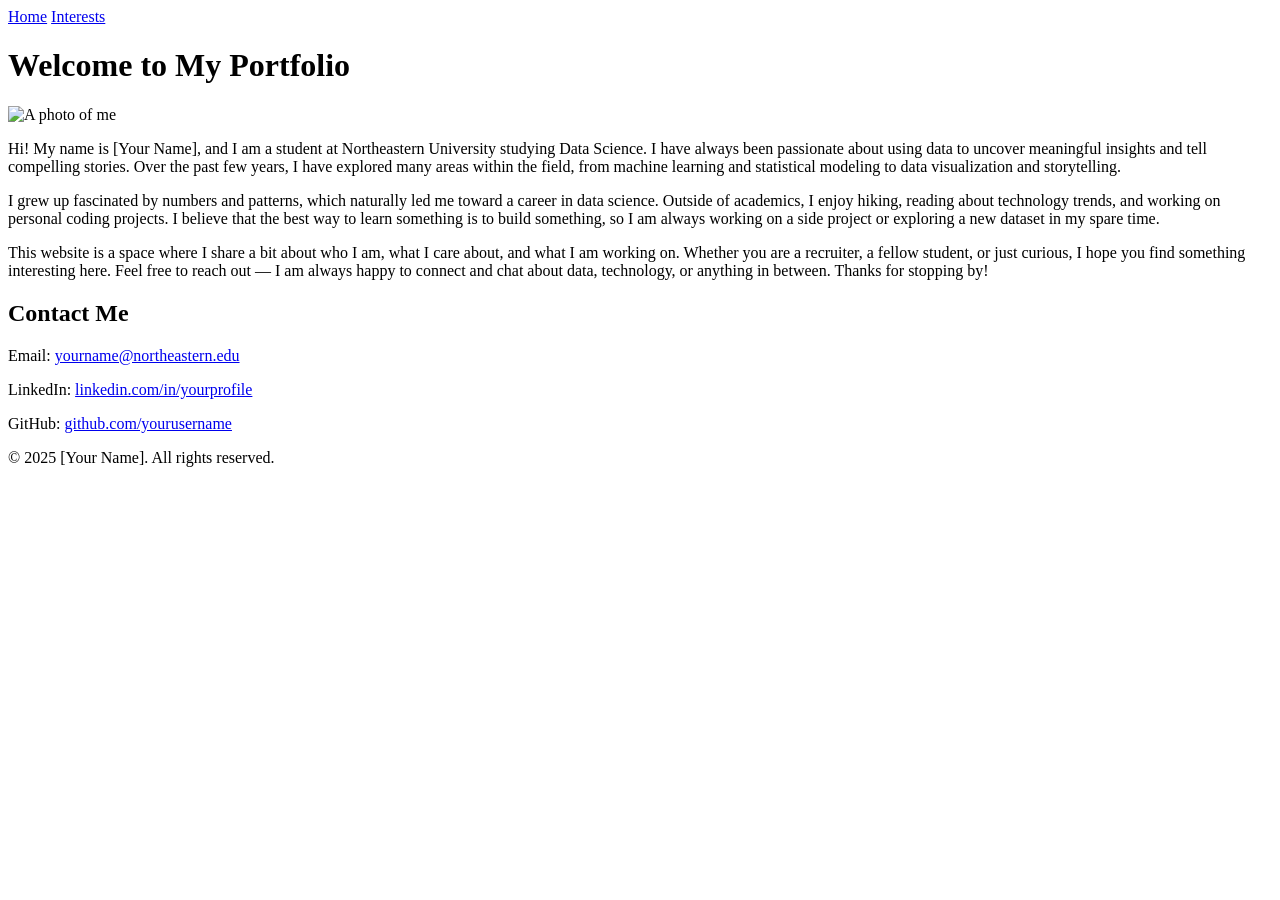
==== index.html @ 99933d5b "Named" ====
<!DOCTYPE html>
<html lang="en">
<head>
  <meta charset="UTF-8" />
  <meta name="viewport" content="width=device-width, initial-scale=1.0"/>
  <title>My Portfolio</title>
  <link rel="stylesheet" href="styles.css" />
</head>
<body>

  <nav>
    <a href="index.html">Home</a>
    <a href="interests.html">Interests</a>
  </nav>

  <header>
    <h1>Welcome to My Portfolio</h1>
  </header>

  <main>
    <section class="intro">
      <img src="https://via.placeholder.com/200" alt="A photo of me" class="profile-img"/>

      <p>
        Hi! My name is [Your Name], and I am a student at Northeastern University studying
        Data Science. I have always been passionate about using data to uncover meaningful
        insights and tell compelling stories. Over the past few years, I have explored many
        areas within the field, from machine learning and statistical modeling to data
        visualization and storytelling.
      </p>
      <p>
        I grew up fascinated by numbers and patterns, which naturally led me toward a career
        in data science. Outside of academics, I enjoy hiking, reading about technology trends,
        and working on personal coding projects. I believe that the best way to learn something
        is to build something, so I am always working on a side project or exploring a new
        dataset in my spare time.
      </p>
      <p>
        This website is a space where I share a bit about who I am, what I care about, and
        what I am working on. Whether you are a recruiter, a fellow student, or just curious,
        I hope you find something interesting here. Feel free to reach out — I am always happy
        to connect and chat about data, technology, or anything in between. Thanks for stopping by!
      </p>
    </section>

    <section class="contact">
      <h2>Contact Me</h2>
      <p>Email: <a href="mailto:yourname@northeastern.edu">yourname@northeastern.edu</a></p>
      <p>LinkedIn: <a href="https://linkedin.com/in/yourprofile" target="_blank">linkedin.com/in/yourprofile</a></p>
      <p>GitHub: <a href="https://github.com/yourusername" target="_blank">github.com/yourusername</a></p>
    </section>
  </main>

  <footer>
    <p>&copy; 2025 [Your Name]. All rights reserved.</p>
  </footer>

</body>
</html>
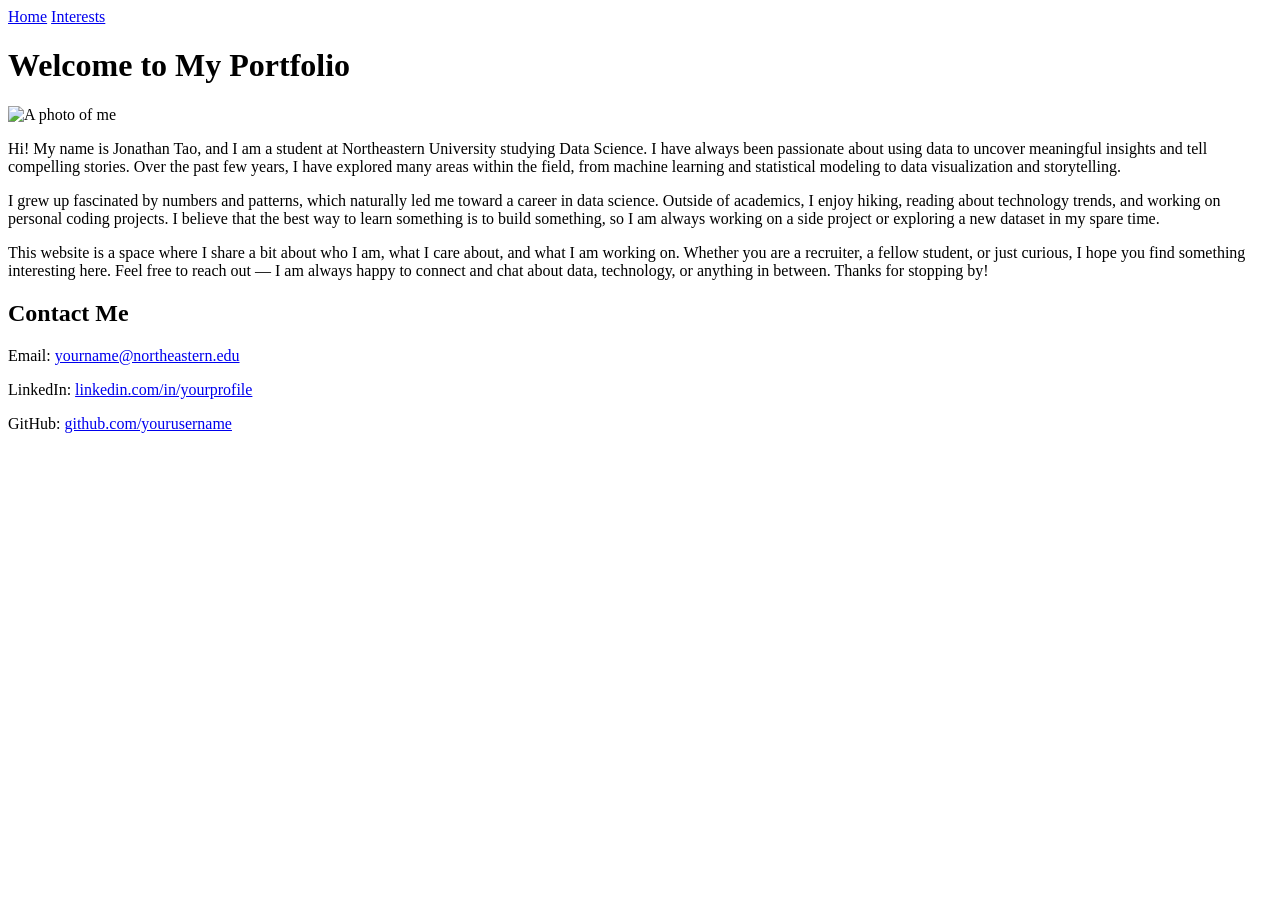
==== commit 5b360b23: "Code Changes" ====
--- a/index.html
+++ b/index.html
@@ -22,7 +22,7 @@
       <img src="https://via.placeholder.com/200" alt="A photo of me" class="profile-img"/>
 
       <p>
-        Hi! My name is [Your Name], and I am a student at Northeastern University studying
+        Hi! My name is Jonathan Tao, and I am a student at Northeastern University studying
         Data Science. I have always been passionate about using data to uncover meaningful
         insights and tell compelling stories. Over the past few years, I have explored many
         areas within the field, from machine learning and statistical modeling to data
@@ -45,15 +45,11 @@
 
     <section class="contact">
       <h2>Contact Me</h2>
-      <p>Email: <a href="mailto:yourname@northeastern.edu">yourname@northeastern.edu</a></p>
-      <p>LinkedIn: <a href="https://linkedin.com/in/yourprofile" target="_blank">linkedin.com/in/yourprofile</a></p>
-      <p>GitHub: <a href="https://github.com/yourusername" target="_blank">github.com/yourusername</a></p>
+      <p>Email: <a href="mailto:tao.jingc@northeastern.edu">yourname@northeastern.edu</a></p>
+      <p>LinkedIn: <a href="https://linkedin.com/in/jonathan-tao-08" target="_blank">linkedin.com/in/yourprofile</a></p>
+      <p>GitHub: <a href="https://github.com/Jtao04" target="_blank">github.com/yourusername</a></p>
     </section>
   </main>
 
-  <footer>
-    <p>&copy; 2025 [Your Name]. All rights reserved.</p>
-  </footer>
-
 </body>
 </html>
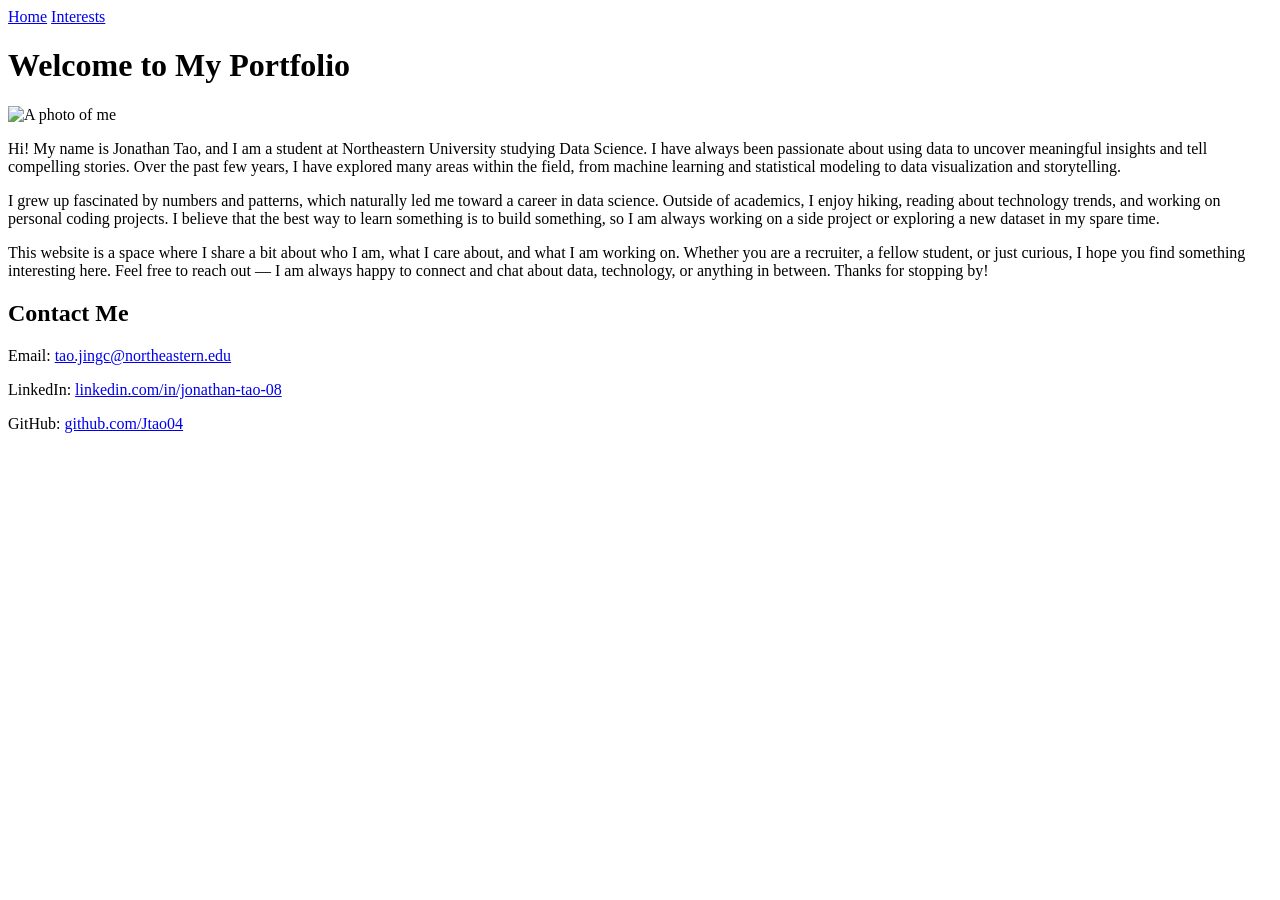
==== commit caaa909d: "Update index.html" ====
--- a/index.html
+++ b/index.html
@@ -45,11 +45,10 @@
 
     <section class="contact">
       <h2>Contact Me</h2>
-      <p>Email: <a href="mailto:tao.jingc@northeastern.edu">yourname@northeastern.edu</a></p>
-      <p>LinkedIn: <a href="https://linkedin.com/in/jonathan-tao-08" target="_blank">linkedin.com/in/yourprofile</a></p>
-      <p>GitHub: <a href="https://github.com/Jtao04" target="_blank">github.com/yourusername</a></p>
+      <p>Email: <a href="mailto:tao.jingc@northeastern.edu">tao.jingc@northeastern.edu</a></p>
+      <p>LinkedIn: <a href="https://linkedin.com/in/jonathan-tao-08" target="_blank">linkedin.com/in/jonathan-tao-08</a></p>
+      <p>GitHub: <a href="https://github.com/Jtao04" target="_blank">github.com/Jtao04</a></p>
     </section>
   </main>
-
 </body>
 </html>
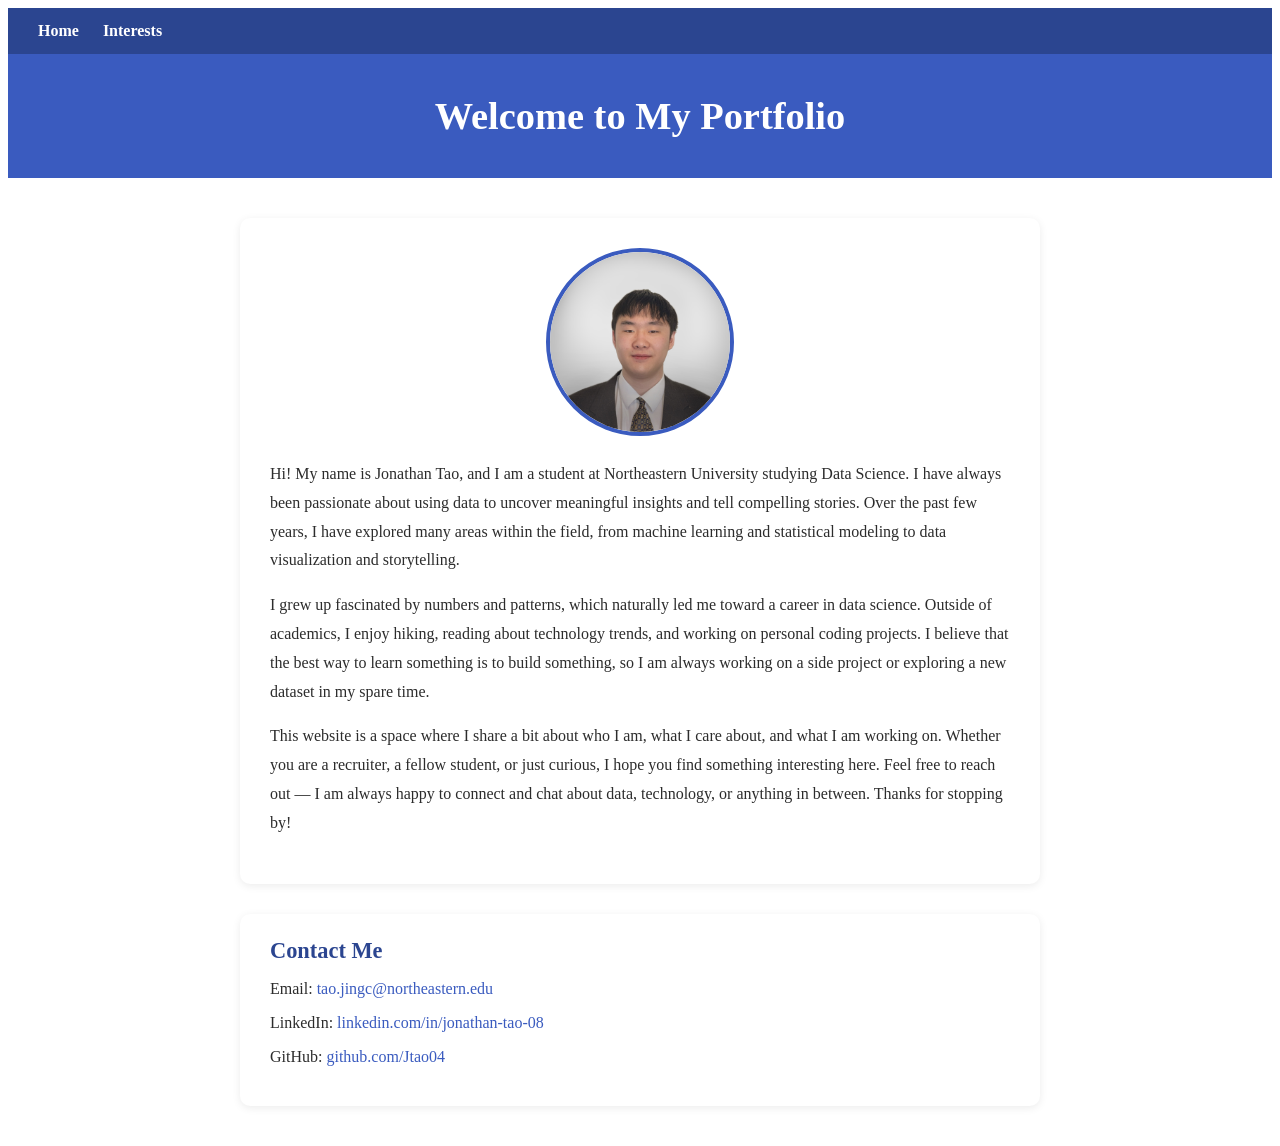
==== commit 8484b06d: "image change" ====
--- a/index.html
+++ b/index.html
@@ -19,7 +19,7 @@
 
   <main>
     <section class="intro">
-      <img src="https://via.placeholder.com/200" alt="A photo of me" class="profile-img"/>
+      <img src="headshot.JPG" alt="A photo of me" class="profile-img"/>
 
       <p>
         Hi! My name is Jonathan Tao, and I am a student at Northeastern University studying
--- a/styles.css
+++ b/styles.css
@@ -0,0 +1,126 @@
+/* Custom font (Comic Sans) */
+body {
+  font-family: 'Comic Sans MS', 'Comic Sans', cursive;
+  color: #2c2c2c;
+}
+
+/* Navigation */
+nav {
+  background-color: #2b4590;
+  padding: 14px 30px;
+}
+
+nav a {
+  color: #ffffff;
+  text-decoration: none;
+  margin-right: 20px;
+  font-weight: 600;
+  font-size: 1rem;
+}
+
+nav a:hover {
+  text-decoration: underline;
+}
+
+/* Header */
+header {
+  background-color: #3a5bbf;
+  color: white;
+  text-align: center;
+  padding: 40px 20px;
+}
+
+h1 {
+  font-size: 2.4rem;
+  font-weight: 600;
+  margin: 0;
+}
+
+h2 {
+  font-size: 1.8rem;
+  font-weight: 600;
+  margin: 0;
+}
+
+/* Main content */
+main {
+  max-width: 800px;
+  margin: 40px auto;
+  padding: 0 20px;
+}
+
+/* Intro section */
+.intro {
+  background-color: #ffffff;
+  border-radius: 10px;
+  padding: 30px;
+  margin-bottom: 30px;
+  box-shadow: 0 2px 8px rgba(0,0,0,0.08);
+}
+
+.intro p {
+  line-height: 1.8;
+  margin-bottom: 16px;
+}
+
+/* Images */
+.profile-img {
+  display: block;
+  margin: 0 auto 24px auto;
+  border-radius: 50%;
+  width: 180px;
+  height: 180px;
+  object-fit: cover;
+  border: 4px solid #3a5bbf;
+}
+
+.banner-img {
+  display: block;
+  width: 100%;
+  border-radius: 8px;
+  margin-bottom: 24px;
+}
+
+/* Contact section */
+.contact {
+  background-color: #ffffff;
+  border-radius: 10px;
+  padding: 24px 30px;
+  box-shadow: 0 2px 8px rgba(0,0,0,0.08);
+}
+
+.contact h2 {
+  font-size: 1.4rem;
+  color: #2b4590;
+  margin-bottom: 12px;
+}
+
+.contact a {
+  color: #3a5bbf;
+  text-decoration: none;
+}
+
+.contact a:hover {
+  text-decoration: underline;
+}
+
+/* List styling */
+h3 {
+  color: #2b4590;
+  margin-top: 28px;
+}
+
+ul {
+  line-height: 2;
+  padding-left: 20px;
+}
+
+/* Footer */
+footer {
+  text-align: center;
+  padding: 20px;
+  font-size: 0.85rem;
+  color: #888;
+  margin-top: 40px;
+}
+
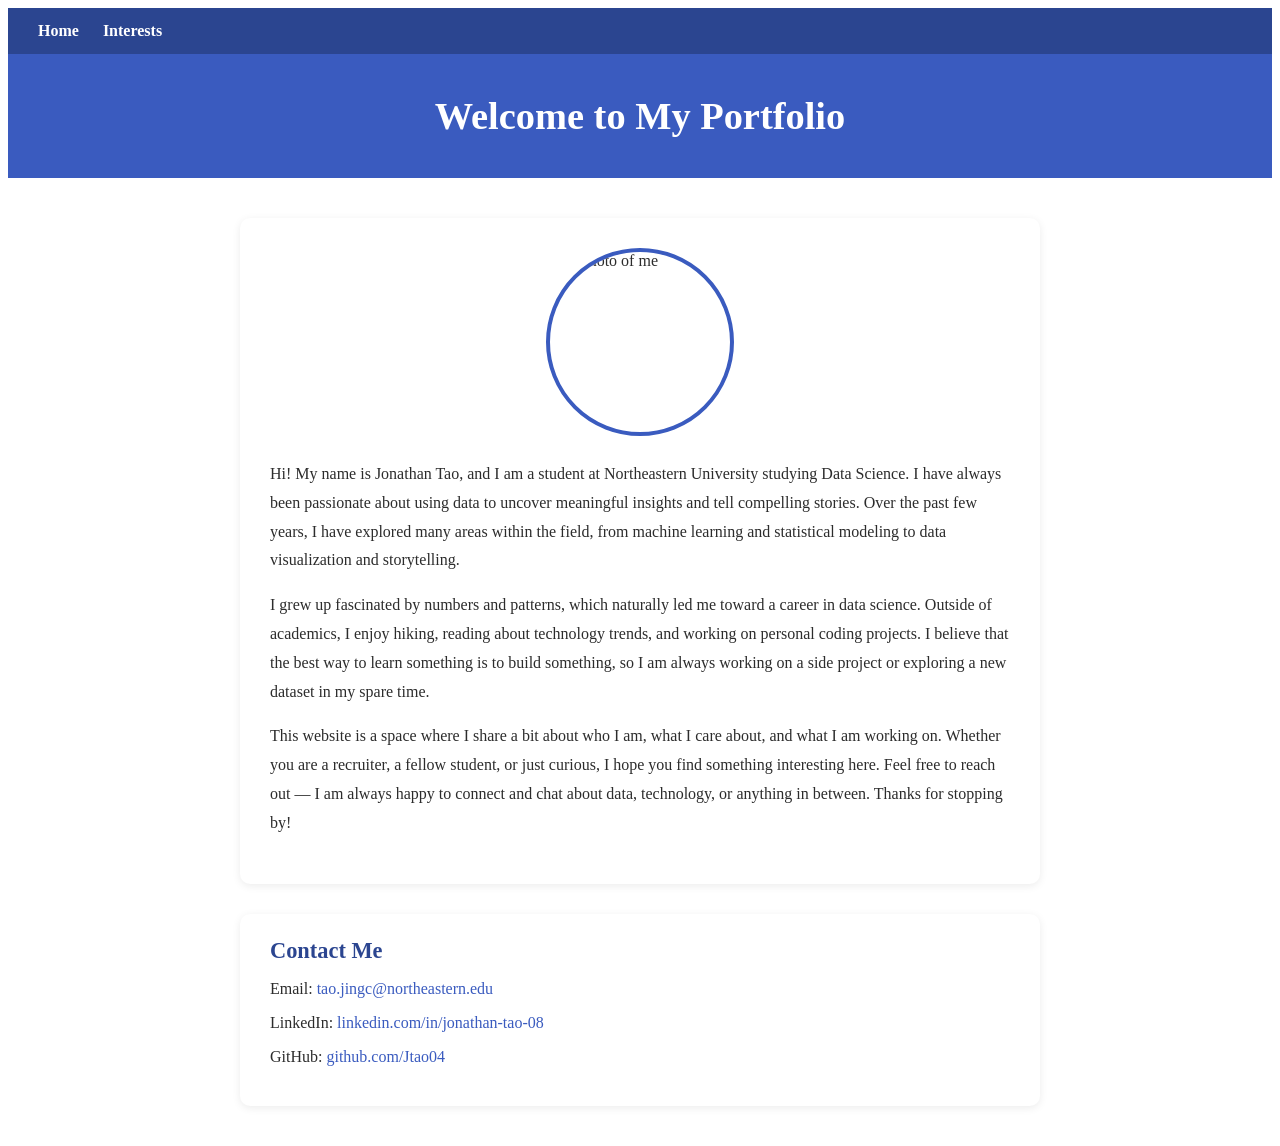
==== commit 9212bf7e: "Update index.html" ====
--- a/index.html
+++ b/index.html
@@ -19,7 +19,7 @@
 
   <main>
     <section class="intro">
-      <img src="headshot.JPG" alt="A photo of me" class="profile-img"/>
+      <img src="headshot.jpg" alt="A photo of me" class="profile-img"/>
 
       <p>
         Hi! My name is Jonathan Tao, and I am a student at Northeastern University studying
